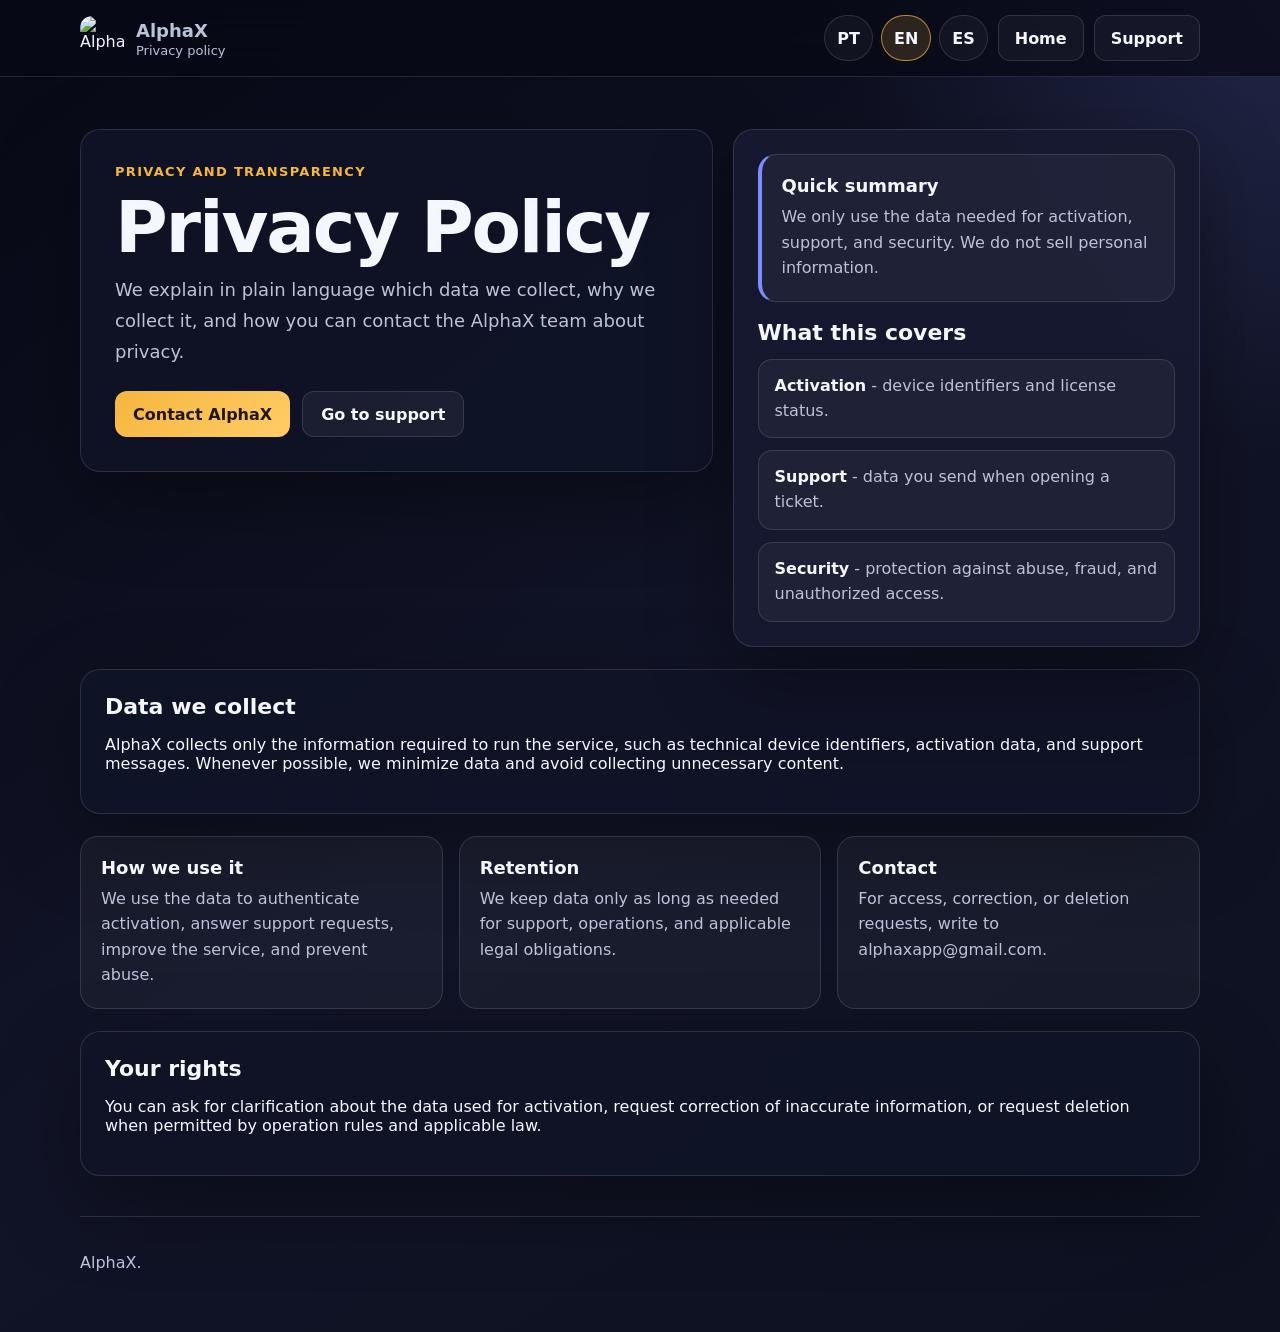
==== privacy/index.html @ 48ff859f "Improve multilingual privacy page" ====
<!doctype html>
<html lang="pt-BR">
  <head>
    <meta charset="utf-8">
    <meta name="viewport" content="width=device-width, initial-scale=1">
    <title>AlphaX | Privacy Policy</title>
    <meta name="description" content="AlphaX privacy policy with multilingual support and clear contact details.">
    <meta name="robots" content="index, follow">
    <link rel="icon" href="/alphax-app/logo.png">
    <style>
      :root {
        color-scheme: dark;
        --bg: #080916;
        --panel: rgba(17, 20, 39, 0.88);
        --panel-2: rgba(23, 26, 48, 0.96);
        --text: #f5f7ff;
        --muted: #bcc2d9;
        --line: rgba(255, 255, 255, 0.12);
        --accent: #f5b63e;
        --accent-2: #7f8cff;
        --shadow: 0 28px 80px rgba(0, 0, 0, 0.35);
        font-family: Inter, ui-sans-serif, system-ui, -apple-system, BlinkMacSystemFont, "Segoe UI", sans-serif;
      }

      * { box-sizing: border-box; }

      body {
        margin: 0;
        min-height: 100vh;
        color: var(--text);
        background:
          radial-gradient(circle at top right, rgba(127, 140, 255, 0.16), transparent 28rem),
          linear-gradient(145deg, #080916 0%, #111427 52%, #0d1120 100%);
      }

      a { color: inherit; }

      .shell {
        width: min(1120px, calc(100% - 32px));
        margin: 0 auto;
      }

      header {
        position: sticky;
        top: 0;
        z-index: 3;
        backdrop-filter: blur(18px);
        background: rgba(8, 9, 22, 0.72);
        border-bottom: 1px solid var(--line);
      }

      .topbar {
        min-height: 76px;
        display: flex;
        align-items: center;
        justify-content: space-between;
        gap: 16px;
      }

      .brand {
        display: flex;
        align-items: center;
        gap: 12px;
        text-decoration: none;
      }

      .brand img {
        width: 44px;
        height: 44px;
        border-radius: 12px;
      }

      .brand strong { display: block; font-size: 18px; }
      .brand span { display: block; margin-top: 2px; color: var(--muted); font-size: 13px; }

      .links {
        display: flex;
        flex-wrap: wrap;
        gap: 10px;
      }

      .lang-switch {
        display: flex;
        flex-wrap: wrap;
        gap: 8px;
      }

      .lang-switch button {
        appearance: none;
        border: 1px solid var(--line);
        background: rgba(255, 255, 255, 0.04);
        color: var(--text);
        min-height: 40px;
        padding: 0 12px;
        border-radius: 999px;
        font: inherit;
        font-weight: 700;
        cursor: pointer;
      }

      .lang-switch button[aria-pressed="true"] {
        border-color: rgba(245, 182, 62, 0.7);
        background: rgba(245, 182, 62, 0.15);
      }

      .links a {
        display: inline-flex;
        align-items: center;
        justify-content: center;
        min-height: 46px;
        padding: 0 16px;
        border-radius: 12px;
        text-decoration: none;
        font-weight: 700;
        border: 1px solid var(--line);
        background: rgba(255, 255, 255, 0.04);
      }

      main { padding: 52px 0 44px; }

      .hero {
        display: grid;
        grid-template-columns: minmax(0, 1.15fr) minmax(300px, 0.85fr);
        gap: 20px;
        align-items: start;
      }

      .panel {
        border: 1px solid var(--line);
        border-radius: 20px;
        background: var(--panel);
        box-shadow: var(--shadow);
      }

      .hero-copy { padding: 34px; }
      .side { padding: 24px; background: var(--panel-2); }

      .eyebrow {
        color: var(--accent);
        font-size: 13px;
        font-weight: 800;
        text-transform: uppercase;
        letter-spacing: 0.1em;
      }

      h1 {
        margin: 14px 0 14px;
        font-size: clamp(40px, 7vw, 72px);
        line-height: 0.95;
        letter-spacing: -0.03em;
      }

      .lead {
        margin: 0;
        color: var(--muted);
        font-size: 18px;
        line-height: 1.7;
      }

      .actions {
        display: flex;
        flex-wrap: wrap;
        gap: 12px;
        margin-top: 24px;
      }

      .button {
        display: inline-flex;
        align-items: center;
        justify-content: center;
        min-height: 46px;
        padding: 0 18px;
        border-radius: 12px;
        text-decoration: none;
        font-weight: 700;
      }

      .button.primary {
        background: linear-gradient(135deg, var(--accent), #ffcc66);
        color: #201603;
      }

      .button.secondary {
        border: 1px solid var(--line);
        background: rgba(255, 255, 255, 0.05);
      }

      .section {
        margin-top: 22px;
        padding: 24px;
      }

      .section h2 {
        margin: 0 0 14px;
        font-size: 22px;
      }

      .list {
        display: grid;
        gap: 12px;
        margin: 0;
        padding: 0;
        list-style: none;
      }

      .list li {
        padding: 14px 16px;
        border: 1px solid var(--line);
        border-radius: 14px;
        background: rgba(255, 255, 255, 0.04);
        color: var(--muted);
        line-height: 1.55;
      }

      .list strong { color: var(--text); }

      .grid {
        display: grid;
        grid-template-columns: repeat(3, minmax(0, 1fr));
        gap: 16px;
        margin-top: 22px;
      }

      .card {
        padding: 20px;
        border: 1px solid var(--line);
        border-radius: 18px;
        background: rgba(255, 255, 255, 0.04);
      }

      .card h3 {
        margin: 0 0 8px;
        font-size: 18px;
      }

      .card p {
        margin: 0;
        color: var(--muted);
        line-height: 1.6;
      }

      .note {
        border-left: 4px solid var(--accent-2);
      }

      .footer {
        margin-top: 40px;
        padding-top: 20px;
        border-top: 1px solid var(--line);
        color: var(--muted);
      }

      .footer a {
        color: var(--text);
        text-decoration: none;
      }

      @media (max-width: 900px) {
        .hero, .grid { grid-template-columns: 1fr; }
        .topbar { align-items: flex-start; flex-direction: column; padding: 16px 0; }
      }

      @media (max-width: 640px) {
        main { padding-top: 32px; }
        .hero-copy { padding: 24px; }
        .side, .section { padding: 20px; }
        h1 { font-size: clamp(34px, 12vw, 52px); }
      }
    </style>
  </head>
  <body>
    <header>
      <div class="shell topbar">
        <a class="brand" href="/alphax-app/" aria-label="AlphaX Home">
          <img src="/alphax-app/logo.png" alt="AlphaX">
          <span>
            <strong>AlphaX</strong>
            <span data-i18n="brandTag">Política de privacidade</span>
          </span>
        </a>

        <div class="links">
          <div class="lang-switch" aria-label="Language selector">
            <button type="button" data-lang="pt-BR">PT</button>
            <button type="button" data-lang="en">EN</button>
            <button type="button" data-lang="es">ES</button>
          </div>
          <a href="/alphax-app/" data-i18n="homeLink">Início</a>
          <a href="/alphax-app/support/" data-i18n="supportLink">Support</a>
        </div>
      </div>
    </header>

    <main class="shell">
      <section class="hero">
        <div class="panel hero-copy">
          <div class="eyebrow" data-i18n="eyebrow">Privacidade e transparência</div>
          <h1 data-i18n="title">Política de Privacidade</h1>
          <p class="lead" data-i18n="lead">Explicamos de forma direta quais dados coletamos, por que coletamos e como você pode falar com a equipe da AlphaX sobre privacidade.</p>

          <div class="actions">
            <a class="button primary" href="mailto:alphaxapp@gmail.com" data-i18n="contactButton">Falar com a AlphaX</a>
            <a class="button secondary" href="/alphax-app/support/" data-i18n="supportButton">Ir para suporte</a>
          </div>
        </div>

        <aside class="panel side">
          <div class="card note">
            <h3 data-i18n="summaryTitle">Resumo rápido</h3>
            <p data-i18n="summaryText">Usamos apenas os dados necessários para ativação, suporte e segurança. Não vendemos informações pessoais.</p>
          </div>

          <div class="section" style="padding: 0; margin-top: 18px;">
            <h2 data-i18n="detailsTitle">O que isso cobre</h2>
            <ul class="list">
              <li><strong data-i18n="item1Title">Ativação</strong> <span data-i18n="item1Text">- identificadores do dispositivo e estado de licença.</span></li>
              <li><strong data-i18n="item2Title">Suporte</strong> <span data-i18n="item2Text">- dados enviados quando você abre um chamado.</span></li>
              <li><strong data-i18n="item3Title">Segurança</strong> <span data-i18n="item3Text">- proteção contra abuso, fraude e acesso indevido.</span></li>
            </ul>
          </div>
        </aside>
      </section>

      <section class="panel section">
        <h2 data-i18n="section1Title">Dados que coletamos</h2>
        <p data-i18n="section1Text">A AlphaX coleta apenas as informações necessárias para operar o serviço, como identificadores técnicos do dispositivo, dados de ativação e mensagens enviadas ao suporte. Sempre que possível, minimizamos os dados e evitamos coletar conteúdo desnecessário.</p>
      </section>

      <section class="grid">
        <article class="card">
          <h3 data-i18n="card1Title">Como usamos</h3>
          <p data-i18n="card1Text">Usamos os dados para autenticar a ativação, responder solicitações de suporte, melhorar o serviço e prevenir abuso.</p>
        </article>
        <article class="card">
          <h3 data-i18n="card2Title">Retenção</h3>
          <p data-i18n="card2Text">Guardamos dados apenas pelo tempo necessário para cumprir suporte, operação e obrigações legais aplicáveis.</p>
        </article>
        <article class="card">
          <h3 data-i18n="card3Title">Contato</h3>
          <p data-i18n="card3Text">Para solicitações de acesso, correção ou exclusão, escreva para alphaxapp@gmail.com.</p>
        </article>
      </section>

      <section class="panel section">
        <h2 data-i18n="section2Title">Seus direitos</h2>
        <p data-i18n="section2Text">Você pode pedir esclarecimentos sobre os dados usados na ativação, solicitar correção de informações incorretas ou pedir a remoção quando isso for permitido pelas regras de operação e pela lei aplicável.</p>
      </section>

      <footer class="footer">
        <p data-i18n="footerText">AlphaX. <a href="/alphax-app/">Início</a> · <a href="/alphax-app/support/">Support</a> · <a href="mailto:alphaxapp@gmail.com">alphaxapp@gmail.com</a></p>
      </footer>
    </main>

    <script>
      const translations = {
        "pt-BR": {
          brandTag: "Política de privacidade",
          eyebrow: "Privacidade e transparência",
          title: "Política de Privacidade",
          lead: "Explicamos de forma direta quais dados coletamos, por que coletamos e como você pode falar com a equipe da AlphaX sobre privacidade.",
          contactButton: "Falar com a AlphaX",
          supportButton: "Ir para suporte",
          summaryTitle: "Resumo rápido",
          summaryText: "Usamos apenas os dados necessários para ativação, suporte e segurança. Não vendemos informações pessoais.",
          detailsTitle: "O que isso cobre",
          item1Title: "Ativação",
          item1Text: "- identificadores do dispositivo e estado de licença.",
          item2Title: "Suporte",
          item2Text: "- dados enviados quando você abre um chamado.",
          item3Title: "Segurança",
          item3Text: "- proteção contra abuso, fraude e acesso indevido.",
          section1Title: "Dados que coletamos",
          section1Text: "A AlphaX coleta apenas as informações necessárias para operar o serviço, como identificadores técnicos do dispositivo, dados de ativação e mensagens enviadas ao suporte. Sempre que possível, minimizamos os dados e evitamos coletar conteúdo desnecessário.",
          card1Title: "Como usamos",
          card1Text: "Usamos os dados para autenticar a ativação, responder solicitações de suporte, melhorar o serviço e prevenir abuso.",
          card2Title: "Retenção",
          card2Text: "Guardamos dados apenas pelo tempo necessário para cumprir suporte, operação e obrigações legais aplicáveis.",
          card3Title: "Contato",
          card3Text: "Para solicitações de acesso, correção ou exclusão, escreva para alphaxapp@gmail.com.",
          section2Title: "Seus direitos",
          section2Text: "Você pode pedir esclarecimentos sobre os dados usados na ativação, solicitar correção de informações incorretas ou pedir a remoção quando isso for permitido pelas regras de operação e pela lei aplicável.",
          homeLink: "Início",
          supportLink: "Support",
          footerText: "AlphaX."
        },
        en: {
          brandTag: "Privacy policy",
          eyebrow: "Privacy and transparency",
          title: "Privacy Policy",
          lead: "We explain in plain language which data we collect, why we collect it, and how you can contact the AlphaX team about privacy.",
          contactButton: "Contact AlphaX",
          supportButton: "Go to support",
          summaryTitle: "Quick summary",
          summaryText: "We only use the data needed for activation, support, and security. We do not sell personal information.",
          detailsTitle: "What this covers",
          item1Title: "Activation",
          item1Text: "- device identifiers and license status.",
          item2Title: "Support",
          item2Text: "- data you send when opening a ticket.",
          item3Title: "Security",
          item3Text: "- protection against abuse, fraud, and unauthorized access.",
          section1Title: "Data we collect",
          section1Text: "AlphaX collects only the information required to run the service, such as technical device identifiers, activation data, and support messages. Whenever possible, we minimize data and avoid collecting unnecessary content.",
          card1Title: "How we use it",
          card1Text: "We use the data to authenticate activation, answer support requests, improve the service, and prevent abuse.",
          card2Title: "Retention",
          card2Text: "We keep data only as long as needed for support, operations, and applicable legal obligations.",
          card3Title: "Contact",
          card3Text: "For access, correction, or deletion requests, write to alphaxapp@gmail.com.",
          section2Title: "Your rights",
          section2Text: "You can ask for clarification about the data used for activation, request correction of inaccurate information, or request deletion when permitted by operation rules and applicable law.",
          homeLink: "Home",
          supportLink: "Support",
          footerText: "AlphaX."
        },
        es: {
          brandTag: "Política de privacidad",
          eyebrow: "Privacidad y transparencia",
          title: "Política de Privacidad",
          lead: "Explicamos en lenguaje claro qué datos recopilamos, por qué los recopilamos y cómo puedes contactar al equipo de AlphaX sobre privacidad.",
          contactButton: "Contactar AlphaX",
          supportButton: "Ir al soporte",
          summaryTitle: "Resumen rápido",
          summaryText: "Solo usamos los datos necesarios para activación, soporte y seguridad. No vendemos información personal.",
          detailsTitle: "Qué cubre",
          item1Title: "Activación",
          item1Text: "- identificadores del dispositivo y estado de licencia.",
          item2Title: "Soporte",
          item2Text: "- datos que envías al abrir un caso.",
          item3Title: "Seguridad",
          item3Text: "- protección contra abuso, fraude y acceso no autorizado.",
          section1Title: "Datos que recopilamos",
          section1Text: "AlphaX recopila solo la información necesaria para operar el servicio, como identificadores técnicos del dispositivo, datos de activación y mensajes enviados al soporte. Siempre que es posible, minimizamos los datos y evitamos recopilar contenido innecesario.",
          card1Title: "Cómo los usamos",
          card1Text: "Usamos los datos para autenticar la activación, responder solicitudes de soporte, mejorar el servicio y prevenir abusos.",
          card2Title: "Retención",
          card2Text: "Guardamos los datos solo durante el tiempo necesario para soporte, operación y obligaciones legales aplicables.",
          card3Title: "Contacto",
          card3Text: "Para solicitudes de acceso, corrección o eliminación, escribe a alphaxapp@gmail.com.",
          section2Title: "Tus derechos",
          section2Text: "Puedes pedir aclaraciones sobre los datos usados en la activación, solicitar corrección de información incorrecta o pedir eliminación cuando lo permitan las reglas de operación y la ley aplicable.",
          homeLink: "Inicio",
          supportLink: "Support",
          footerText: "AlphaX."
        }
      };

      const supportedLanguages = ["pt-BR", "en", "es"];
      const preferredLanguage = (() => {
        const saved = localStorage.getItem("alphax-language");
        if (saved && supportedLanguages.includes(saved)) {
          return saved;
        }
        const browser = navigator.language || "pt-BR";
        if (browser.toLowerCase().startsWith("pt")) return "pt-BR";
        if (browser.toLowerCase().startsWith("es")) return "es";
        return "en";
      })();

      function setLanguage(language) {
        const dictionary = translations[language] || translations["pt-BR"];
        document.documentElement.lang = language;
        document.title = language === "en" ? "AlphaX | Privacy Policy" : language === "es" ? "AlphaX | Política de Privacidad" : "AlphaX | Política de Privacidade";

        document.querySelectorAll("[data-i18n]").forEach((element) => {
          const key = element.getAttribute("data-i18n");
          if (dictionary[key]) {
            element.innerHTML = dictionary[key];
          }
        });

        document.querySelectorAll(".lang-switch button").forEach((button) => {
          button.setAttribute("aria-pressed", button.dataset.lang === language ? "true" : "false");
        });

        localStorage.setItem("alphax-language", language);
      }

      document.querySelectorAll(".lang-switch button").forEach((button) => {
        button.addEventListener("click", () => setLanguage(button.dataset.lang));
      });

      setLanguage(preferredLanguage);
    </script>
  </body>
</html>
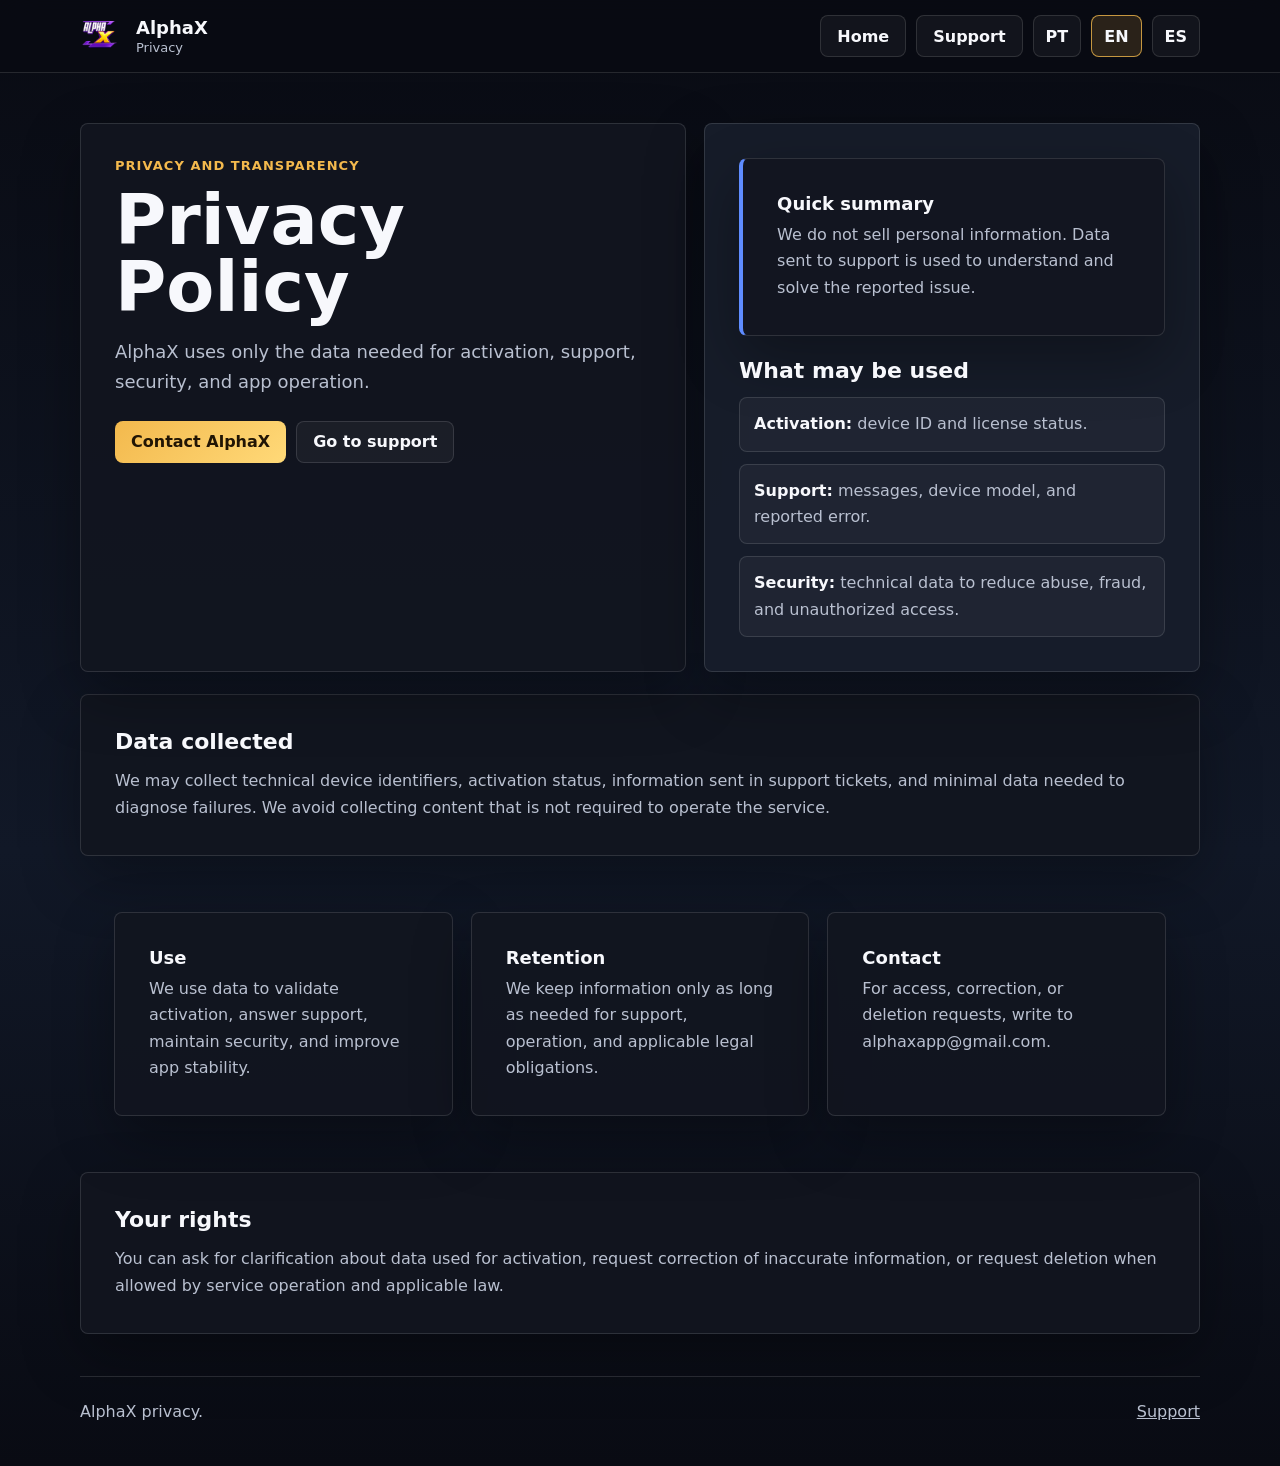
==== commit a0cc9c8e: "Polish AlphaX site for production" ====
--- a/privacy/index.html
+++ b/privacy/index.html
@@ -3,22 +3,23 @@
   <head>
     <meta charset="utf-8">
     <meta name="viewport" content="width=device-width, initial-scale=1">
-    <title>AlphaX | Privacy Policy</title>
-    <meta name="description" content="AlphaX privacy policy with multilingual support and clear contact details.">
+    <title>AlphaX | Política de Privacidade</title>
+    <meta name="description" content="Política de Privacidade da AlphaX com explicação objetiva sobre dados de ativação, suporte, segurança e contato.">
     <meta name="robots" content="index, follow">
-    <link rel="icon" href="/alphax-app/logo.png">
+    <meta name="theme-color" content="#090b13">
+    <link rel="icon" href="../logo.png">
     <style>
       :root {
         color-scheme: dark;
-        --bg: #080916;
-        --panel: rgba(17, 20, 39, 0.88);
-        --panel-2: rgba(23, 26, 48, 0.96);
-        --text: #f5f7ff;
-        --muted: #bcc2d9;
+        --bg: #090b13;
+        --surface: rgba(18, 22, 32, 0.9);
+        --surface-strong: rgba(23, 29, 43, 0.97);
+        --text: #f7f8fc;
+        --muted: #b9c0d0;
         --line: rgba(255, 255, 255, 0.12);
-        --accent: #f5b63e;
-        --accent-2: #7f8cff;
-        --shadow: 0 28px 80px rgba(0, 0, 0, 0.35);
+        --gold: #f3b94d;
+        --blue: #5f8cff;
+        --shadow: 0 22px 60px rgba(0, 0, 0, 0.32);
         font-family: Inter, ui-sans-serif, system-ui, -apple-system, BlinkMacSystemFont, "Segoe UI", sans-serif;
       }
 
@@ -28,172 +29,141 @@
         margin: 0;
         min-height: 100vh;
         color: var(--text);
-        background:
-          radial-gradient(circle at top right, rgba(127, 140, 255, 0.16), transparent 28rem),
-          linear-gradient(145deg, #080916 0%, #111427 52%, #0d1120 100%);
+        background: linear-gradient(180deg, #090b13 0%, #111827 58%, #090b13 100%);
       }
 
       a { color: inherit; }
-
-      .shell {
-        width: min(1120px, calc(100% - 32px));
-        margin: 0 auto;
-      }
+      .shell { width: min(1120px, calc(100% - 32px)); margin: 0 auto; }
 
       header {
         position: sticky;
         top: 0;
-        z-index: 3;
+        z-index: 5;
+        border-bottom: 1px solid var(--line);
+        background: rgba(9, 11, 19, 0.84);
         backdrop-filter: blur(18px);
-        background: rgba(8, 9, 22, 0.72);
-        border-bottom: 1px solid var(--line);
-      }
-
-      .topbar {
-        min-height: 76px;
+      }
+
+      .topbar,
+      .brand,
+      .links,
+      .lang-switch,
+      .actions {
         display: flex;
         align-items: center;
+      }
+
+      .topbar {
+        min-height: 72px;
         justify-content: space-between;
-        gap: 16px;
-      }
-
-      .brand {
-        display: flex;
-        align-items: center;
-        gap: 12px;
-        text-decoration: none;
-      }
-
-      .brand img {
-        width: 44px;
-        height: 44px;
-        border-radius: 12px;
-      }
-
+        gap: 18px;
+      }
+
+      .brand { gap: 12px; text-decoration: none; }
+      .brand img { width: 44px; height: 44px; border-radius: 8px; }
       .brand strong { display: block; font-size: 18px; }
-      .brand span { display: block; margin-top: 2px; color: var(--muted); font-size: 13px; }
-
-      .links {
-        display: flex;
+      .brand span span { display: block; color: var(--muted); font-size: 13px; margin-top: 2px; }
+
+      .links,
+      .lang-switch,
+      .actions {
         flex-wrap: wrap;
         gap: 10px;
       }
 
-      .lang-switch {
-        display: flex;
-        flex-wrap: wrap;
-        gap: 8px;
-      }
-
+      .links a,
+      .button,
       .lang-switch button {
-        appearance: none;
-        border: 1px solid var(--line);
-        background: rgba(255, 255, 255, 0.04);
-        color: var(--text);
-        min-height: 40px;
-        padding: 0 12px;
-        border-radius: 999px;
+        min-height: 42px;
+        border-radius: 8px;
         font: inherit;
-        font-weight: 700;
-        cursor: pointer;
-      }
-
-      .lang-switch button[aria-pressed="true"] {
-        border-color: rgba(245, 182, 62, 0.7);
-        background: rgba(245, 182, 62, 0.15);
-      }
-
-      .links a {
-        display: inline-flex;
-        align-items: center;
-        justify-content: center;
-        min-height: 46px;
-        padding: 0 16px;
-        border-radius: 12px;
-        text-decoration: none;
-        font-weight: 700;
-        border: 1px solid var(--line);
-        background: rgba(255, 255, 255, 0.04);
-      }
-
-      main { padding: 52px 0 44px; }
-
-      .hero {
-        display: grid;
-        grid-template-columns: minmax(0, 1.15fr) minmax(300px, 0.85fr);
-        gap: 20px;
-        align-items: start;
-      }
-
-      .panel {
-        border: 1px solid var(--line);
-        border-radius: 20px;
-        background: var(--panel);
-        box-shadow: var(--shadow);
-      }
-
-      .hero-copy { padding: 34px; }
-      .side { padding: 24px; background: var(--panel-2); }
-
-      .eyebrow {
-        color: var(--accent);
-        font-size: 13px;
-        font-weight: 800;
-        text-transform: uppercase;
-        letter-spacing: 0.1em;
-      }
-
-      h1 {
-        margin: 14px 0 14px;
-        font-size: clamp(40px, 7vw, 72px);
-        line-height: 0.95;
-        letter-spacing: -0.03em;
-      }
-
-      .lead {
-        margin: 0;
-        color: var(--muted);
-        font-size: 18px;
-        line-height: 1.7;
-      }
-
-      .actions {
-        display: flex;
-        flex-wrap: wrap;
-        gap: 12px;
-        margin-top: 24px;
-      }
-
+        font-weight: 750;
+      }
+
+      .links a,
       .button {
         display: inline-flex;
         align-items: center;
         justify-content: center;
-        min-height: 46px;
-        padding: 0 18px;
-        border-radius: 12px;
+        padding: 0 16px;
         text-decoration: none;
-        font-weight: 700;
-      }
+      }
+
+      .links a,
+      .button.secondary,
+      .lang-switch button {
+        border: 1px solid var(--line);
+        background: rgba(255, 255, 255, 0.045);
+        color: var(--text);
+      }
+
+      .lang-switch button { cursor: pointer; padding: 0 12px; }
+      .lang-switch button[aria-pressed="true"] { border-color: rgba(243, 185, 77, 0.78); background: rgba(243, 185, 77, 0.14); }
 
       .button.primary {
-        background: linear-gradient(135deg, var(--accent), #ffcc66);
-        color: #201603;
-      }
-
-      .button.secondary {
+        border: 0;
+        background: linear-gradient(135deg, var(--gold), #ffd978);
+        color: #211504;
+      }
+
+      main { padding: 50px 0 40px; }
+
+      .hero,
+      .grid {
+        display: grid;
+        gap: 18px;
+      }
+
+      .hero { grid-template-columns: minmax(0, 1.1fr) minmax(300px, 0.9fr); }
+      .grid { grid-template-columns: repeat(3, minmax(0, 1fr)); }
+
+      .panel,
+      .card {
         border: 1px solid var(--line);
-        background: rgba(255, 255, 255, 0.05);
-      }
-
-      .section {
-        margin-top: 22px;
-        padding: 24px;
-      }
-
-      .section h2 {
-        margin: 0 0 14px;
-        font-size: 22px;
-      }
+        border-radius: 8px;
+        background: var(--surface);
+        box-shadow: var(--shadow);
+      }
+
+      .hero-copy,
+      .side,
+      .section,
+      .card {
+        padding: clamp(22px, 3vw, 34px);
+      }
+
+      .side { background: var(--surface-strong); }
+
+      .eyebrow {
+        color: var(--gold);
+        font-size: 13px;
+        font-weight: 850;
+        text-transform: uppercase;
+        letter-spacing: 0.08em;
+      }
+
+      h1 {
+        margin: 14px 0 16px;
+        font-size: clamp(40px, 7vw, 70px);
+        line-height: 0.96;
+        letter-spacing: 0;
+      }
+
+      h2 { margin: 0 0 14px; font-size: 22px; }
+      h3 { margin: 0 0 8px; font-size: 18px; }
+      p { margin: 0; }
+
+      .lead,
+      .card p,
+      .list li,
+      .section p,
+      .footer {
+        color: var(--muted);
+        line-height: 1.65;
+      }
+
+      .lead { font-size: 18px; }
+      .actions { margin-top: 24px; }
 
       .list {
         display: grid;
@@ -204,90 +174,66 @@
       }
 
       .list li {
-        padding: 14px 16px;
+        padding: 13px 14px;
         border: 1px solid var(--line);
-        border-radius: 14px;
+        border-radius: 8px;
         background: rgba(255, 255, 255, 0.04);
-        color: var(--muted);
-        line-height: 1.55;
       }
 
       .list strong { color: var(--text); }
-
-      .grid {
-        display: grid;
-        grid-template-columns: repeat(3, minmax(0, 1fr));
-        gap: 16px;
-        margin-top: 22px;
-      }
-
-      .card {
-        padding: 20px;
-        border: 1px solid var(--line);
-        border-radius: 18px;
-        background: rgba(255, 255, 255, 0.04);
-      }
-
-      .card h3 {
-        margin: 0 0 8px;
-        font-size: 18px;
-      }
-
-      .card p {
-        margin: 0;
-        color: var(--muted);
-        line-height: 1.6;
-      }
-
-      .note {
-        border-left: 4px solid var(--accent-2);
-      }
+      .section { margin-top: 22px; }
+      .note { border-left: 4px solid var(--blue); }
 
       .footer {
-        margin-top: 40px;
-        padding-top: 20px;
+        display: flex;
+        flex-wrap: wrap;
+        justify-content: space-between;
+        gap: 12px;
+        margin-top: 42px;
+        padding-top: 22px;
         border-top: 1px solid var(--line);
-        color: var(--muted);
-      }
-
-      .footer a {
-        color: var(--text);
-        text-decoration: none;
-      }
-
-      @media (max-width: 900px) {
-        .hero, .grid { grid-template-columns: 1fr; }
-        .topbar { align-items: flex-start; flex-direction: column; padding: 16px 0; }
-      }
-
-      @media (max-width: 640px) {
+      }
+
+      @media (max-width: 880px) {
+        .topbar,
+        .hero,
+        .grid {
+          display: grid;
+          grid-template-columns: 1fr;
+        }
+
+        .topbar { padding: 14px 0; }
         main { padding-top: 32px; }
-        .hero-copy { padding: 24px; }
-        .side, .section { padding: 20px; }
-        h1 { font-size: clamp(34px, 12vw, 52px); }
+      }
+
+      @media (max-width: 520px) {
+        .shell { width: min(100% - 24px, 1120px); }
+        .links a,
+        .button { width: 100%; }
+        .links,
+        .actions { align-items: stretch; }
       }
     </style>
   </head>
   <body>
     <header>
       <div class="shell topbar">
-        <a class="brand" href="/alphax-app/" aria-label="AlphaX Home">
-          <img src="/alphax-app/logo.png" alt="AlphaX">
+        <a class="brand" href="../" aria-label="AlphaX">
+          <img src="../logo.png" alt="AlphaX">
           <span>
             <strong>AlphaX</strong>
-            <span data-i18n="brandTag">Política de privacidade</span>
+            <span data-i18n="brandTag">Privacidade</span>
           </span>
         </a>
-
-        <div class="links">
-          <div class="lang-switch" aria-label="Language selector">
-            <button type="button" data-lang="pt-BR">PT</button>
-            <button type="button" data-lang="en">EN</button>
-            <button type="button" data-lang="es">ES</button>
+        <nav class="links" aria-label="Navegação">
+          <a href="../" data-i18n="homeLink">Início</a>
+          <a href="../support/" data-i18n="supportLink">Suporte</a>
+          <div class="lang-switch" aria-label="Selecionar idioma">
+            <button type="button" data-lang-button="pt-BR" aria-pressed="true">PT</button>
+            <button type="button" data-lang-button="en" aria-pressed="false">EN</button>
+            <button type="button" data-lang-button="es" aria-pressed="false">ES</button>
           </div>
-          <a href="/alphax-app/" data-i18n="homeLink">Início</a>
-          <a href="/alphax-app/support/" data-i18n="supportLink">Support</a>
-        </div>
+        </nav>
       </div>
     </header>
 
@@ -296,191 +242,186 @@
         <div class="panel hero-copy">
           <div class="eyebrow" data-i18n="eyebrow">Privacidade e transparência</div>
           <h1 data-i18n="title">Política de Privacidade</h1>
-          <p class="lead" data-i18n="lead">Explicamos de forma direta quais dados coletamos, por que coletamos e como você pode falar com a equipe da AlphaX sobre privacidade.</p>
-
+          <p class="lead" data-i18n="lead">A AlphaX usa apenas os dados necessários para ativação, suporte, segurança e funcionamento do aplicativo.</p>
           <div class="actions">
             <a class="button primary" href="mailto:alphaxapp@gmail.com" data-i18n="contactButton">Falar com a AlphaX</a>
-            <a class="button secondary" href="/alphax-app/support/" data-i18n="supportButton">Ir para suporte</a>
+            <a class="button secondary" href="../support/" data-i18n="supportButton">Ir para suporte</a>
           </div>
         </div>
 
         <aside class="panel side">
           <div class="card note">
             <h3 data-i18n="summaryTitle">Resumo rápido</h3>
-            <p data-i18n="summaryText">Usamos apenas os dados necessários para ativação, suporte e segurança. Não vendemos informações pessoais.</p>
+            <p data-i18n="summaryText">Não vendemos informações pessoais. Os dados enviados ao suporte são usados para entender e resolver o problema informado.</p>
           </div>
-
-          <div class="section" style="padding: 0; margin-top: 18px;">
-            <h2 data-i18n="detailsTitle">O que isso cobre</h2>
+          <div class="section" style="padding: 0;">
+            <h2 data-i18n="detailsTitle">O que pode ser usado</h2>
             <ul class="list">
-              <li><strong data-i18n="item1Title">Ativação</strong> <span data-i18n="item1Text">- identificadores do dispositivo e estado de licença.</span></li>
-              <li><strong data-i18n="item2Title">Suporte</strong> <span data-i18n="item2Text">- dados enviados quando você abre um chamado.</span></li>
-              <li><strong data-i18n="item3Title">Segurança</strong> <span data-i18n="item3Text">- proteção contra abuso, fraude e acesso indevido.</span></li>
+              <li><strong data-i18n="item1Title">Ativação:</strong> <span data-i18n="item1Text">ID do dispositivo e estado da licença.</span></li>
+              <li><strong data-i18n="item2Title">Suporte:</strong> <span data-i18n="item2Text">mensagens, modelo do aparelho e erro informado.</span></li>
+              <li><strong data-i18n="item3Title">Segurança:</strong> <span data-i18n="item3Text">dados técnicos para reduzir abuso, fraude e acesso indevido.</span></li>
             </ul>
           </div>
         </aside>
       </section>
 
       <section class="panel section">
-        <h2 data-i18n="section1Title">Dados que coletamos</h2>
-        <p data-i18n="section1Text">A AlphaX coleta apenas as informações necessárias para operar o serviço, como identificadores técnicos do dispositivo, dados de ativação e mensagens enviadas ao suporte. Sempre que possível, minimizamos os dados e evitamos coletar conteúdo desnecessário.</p>
+        <h2 data-i18n="section1Title">Dados coletados</h2>
+        <p data-i18n="section1Text">Podemos coletar identificadores técnicos do aparelho, status de ativação, informações enviadas em chamados de suporte e dados mínimos necessários para diagnosticar falhas. Evitamos coletar conteúdo que não seja necessário para operar o serviço.</p>
       </section>
 
-      <section class="grid">
+      <section class="grid section">
         <article class="card">
-          <h3 data-i18n="card1Title">Como usamos</h3>
-          <p data-i18n="card1Text">Usamos os dados para autenticar a ativação, responder solicitações de suporte, melhorar o serviço e prevenir abuso.</p>
+          <h3 data-i18n="card1Title">Uso</h3>
+          <p data-i18n="card1Text">Usamos dados para validar ativação, responder suporte, manter segurança e melhorar a estabilidade do aplicativo.</p>
         </article>
         <article class="card">
           <h3 data-i18n="card2Title">Retenção</h3>
-          <p data-i18n="card2Text">Guardamos dados apenas pelo tempo necessário para cumprir suporte, operação e obrigações legais aplicáveis.</p>
+          <p data-i18n="card2Text">Mantemos informações apenas pelo tempo necessário para suporte, operação e obrigações legais aplicáveis.</p>
         </article>
         <article class="card">
           <h3 data-i18n="card3Title">Contato</h3>
-          <p data-i18n="card3Text">Para solicitações de acesso, correção ou exclusão, escreva para alphaxapp@gmail.com.</p>
+          <p data-i18n="card3Text">Para solicitar acesso, correção ou exclusão, escreva para alphaxapp@gmail.com.</p>
         </article>
       </section>
 
       <section class="panel section">
         <h2 data-i18n="section2Title">Seus direitos</h2>
-        <p data-i18n="section2Text">Você pode pedir esclarecimentos sobre os dados usados na ativação, solicitar correção de informações incorretas ou pedir a remoção quando isso for permitido pelas regras de operação e pela lei aplicável.</p>
+        <p data-i18n="section2Text">Você pode pedir esclarecimentos sobre dados usados na ativação, solicitar correção de informações incorretas ou pedir remoção quando isso for permitido pela operação do serviço e pela lei aplicável.</p>
       </section>
 
       <footer class="footer">
-        <p data-i18n="footerText">AlphaX. <a href="/alphax-app/">Início</a> · <a href="/alphax-app/support/">Support</a> · <a href="mailto:alphaxapp@gmail.com">alphaxapp@gmail.com</a></p>
+        <span data-i18n="footerText">AlphaX privacidade.</span>
+        <a href="../support/" data-i18n="supportFooter">Suporte</a>
       </footer>
     </main>
 
     <script>
       const translations = {
         "pt-BR": {
-          brandTag: "Política de privacidade",
+          brandTag: "Privacidade",
           eyebrow: "Privacidade e transparência",
           title: "Política de Privacidade",
-          lead: "Explicamos de forma direta quais dados coletamos, por que coletamos e como você pode falar com a equipe da AlphaX sobre privacidade.",
+          lead: "A AlphaX usa apenas os dados necessários para ativação, suporte, segurança e funcionamento do aplicativo.",
           contactButton: "Falar com a AlphaX",
           supportButton: "Ir para suporte",
           summaryTitle: "Resumo rápido",
-          summaryText: "Usamos apenas os dados necessários para ativação, suporte e segurança. Não vendemos informações pessoais.",
-          detailsTitle: "O que isso cobre",
-          item1Title: "Ativação",
-          item1Text: "- identificadores do dispositivo e estado de licença.",
-          item2Title: "Suporte",
-          item2Text: "- dados enviados quando você abre um chamado.",
-          item3Title: "Segurança",
-          item3Text: "- proteção contra abuso, fraude e acesso indevido.",
-          section1Title: "Dados que coletamos",
-          section1Text: "A AlphaX coleta apenas as informações necessárias para operar o serviço, como identificadores técnicos do dispositivo, dados de ativação e mensagens enviadas ao suporte. Sempre que possível, minimizamos os dados e evitamos coletar conteúdo desnecessário.",
-          card1Title: "Como usamos",
-          card1Text: "Usamos os dados para autenticar a ativação, responder solicitações de suporte, melhorar o serviço e prevenir abuso.",
+          summaryText: "Não vendemos informações pessoais. Os dados enviados ao suporte são usados para entender e resolver o problema informado.",
+          detailsTitle: "O que pode ser usado",
+          item1Title: "Ativação:",
+          item1Text: "ID do dispositivo e estado da licença.",
+          item2Title: "Suporte:",
+          item2Text: "mensagens, modelo do aparelho e erro informado.",
+          item3Title: "Segurança:",
+          item3Text: "dados técnicos para reduzir abuso, fraude e acesso indevido.",
+          section1Title: "Dados coletados",
+          section1Text: "Podemos coletar identificadores técnicos do aparelho, status de ativação, informações enviadas em chamados de suporte e dados mínimos necessários para diagnosticar falhas. Evitamos coletar conteúdo que não seja necessário para operar o serviço.",
+          card1Title: "Uso",
+          card1Text: "Usamos dados para validar ativação, responder suporte, manter segurança e melhorar a estabilidade do aplicativo.",
           card2Title: "Retenção",
-          card2Text: "Guardamos dados apenas pelo tempo necessário para cumprir suporte, operação e obrigações legais aplicáveis.",
+          card2Text: "Mantemos informações apenas pelo tempo necessário para suporte, operação e obrigações legais aplicáveis.",
           card3Title: "Contato",
-          card3Text: "Para solicitações de acesso, correção ou exclusão, escreva para alphaxapp@gmail.com.",
+          card3Text: "Para solicitar acesso, correção ou exclusão, escreva para alphaxapp@gmail.com.",
           section2Title: "Seus direitos",
-          section2Text: "Você pode pedir esclarecimentos sobre os dados usados na ativação, solicitar correção de informações incorretas ou pedir a remoção quando isso for permitido pelas regras de operação e pela lei aplicável.",
+          section2Text: "Você pode pedir esclarecimentos sobre dados usados na ativação, solicitar correção de informações incorretas ou pedir remoção quando isso for permitido pela operação do serviço e pela lei aplicável.",
           homeLink: "Início",
-          supportLink: "Support",
-          footerText: "AlphaX."
+          supportLink: "Suporte",
+          footerText: "AlphaX privacidade.",
+          supportFooter: "Suporte"
         },
         en: {
-          brandTag: "Privacy policy",
+          brandTag: "Privacy",
           eyebrow: "Privacy and transparency",
           title: "Privacy Policy",
-          lead: "We explain in plain language which data we collect, why we collect it, and how you can contact the AlphaX team about privacy.",
+          lead: "AlphaX uses only the data needed for activation, support, security, and app operation.",
           contactButton: "Contact AlphaX",
           supportButton: "Go to support",
           summaryTitle: "Quick summary",
-          summaryText: "We only use the data needed for activation, support, and security. We do not sell personal information.",
-          detailsTitle: "What this covers",
-          item1Title: "Activation",
-          item1Text: "- device identifiers and license status.",
-          item2Title: "Support",
-          item2Text: "- data you send when opening a ticket.",
-          item3Title: "Security",
-          item3Text: "- protection against abuse, fraud, and unauthorized access.",
-          section1Title: "Data we collect",
-          section1Text: "AlphaX collects only the information required to run the service, such as technical device identifiers, activation data, and support messages. Whenever possible, we minimize data and avoid collecting unnecessary content.",
-          card1Title: "How we use it",
-          card1Text: "We use the data to authenticate activation, answer support requests, improve the service, and prevent abuse.",
+          summaryText: "We do not sell personal information. Data sent to support is used to understand and solve the reported issue.",
+          detailsTitle: "What may be used",
+          item1Title: "Activation:",
+          item1Text: "device ID and license status.",
+          item2Title: "Support:",
+          item2Text: "messages, device model, and reported error.",
+          item3Title: "Security:",
+          item3Text: "technical data to reduce abuse, fraud, and unauthorized access.",
+          section1Title: "Data collected",
+          section1Text: "We may collect technical device identifiers, activation status, information sent in support tickets, and minimal data needed to diagnose failures. We avoid collecting content that is not required to operate the service.",
+          card1Title: "Use",
+          card1Text: "We use data to validate activation, answer support, maintain security, and improve app stability.",
           card2Title: "Retention",
-          card2Text: "We keep data only as long as needed for support, operations, and applicable legal obligations.",
+          card2Text: "We keep information only as long as needed for support, operation, and applicable legal obligations.",
           card3Title: "Contact",
           card3Text: "For access, correction, or deletion requests, write to alphaxapp@gmail.com.",
           section2Title: "Your rights",
-          section2Text: "You can ask for clarification about the data used for activation, request correction of inaccurate information, or request deletion when permitted by operation rules and applicable law.",
+          section2Text: "You can ask for clarification about data used for activation, request correction of inaccurate information, or request deletion when allowed by service operation and applicable law.",
           homeLink: "Home",
           supportLink: "Support",
-          footerText: "AlphaX."
+          footerText: "AlphaX privacy.",
+          supportFooter: "Support"
         },
         es: {
-          brandTag: "Política de privacidad",
+          brandTag: "Privacidad",
           eyebrow: "Privacidad y transparencia",
           title: "Política de Privacidad",
-          lead: "Explicamos en lenguaje claro qué datos recopilamos, por qué los recopilamos y cómo puedes contactar al equipo de AlphaX sobre privacidad.",
+          lead: "AlphaX usa solo los datos necesarios para activación, soporte, seguridad y funcionamiento de la app.",
           contactButton: "Contactar AlphaX",
           supportButton: "Ir al soporte",
           summaryTitle: "Resumen rápido",
-          summaryText: "Solo usamos los datos necesarios para activación, soporte y seguridad. No vendemos información personal.",
-          detailsTitle: "Qué cubre",
-          item1Title: "Activación",
-          item1Text: "- identificadores del dispositivo y estado de licencia.",
-          item2Title: "Soporte",
-          item2Text: "- datos que envías al abrir un caso.",
-          item3Title: "Seguridad",
-          item3Text: "- protección contra abuso, fraude y acceso no autorizado.",
-          section1Title: "Datos que recopilamos",
-          section1Text: "AlphaX recopila solo la información necesaria para operar el servicio, como identificadores técnicos del dispositivo, datos de activación y mensajes enviados al soporte. Siempre que es posible, minimizamos los datos y evitamos recopilar contenido innecesario.",
-          card1Title: "Cómo los usamos",
-          card1Text: "Usamos los datos para autenticar la activación, responder solicitudes de soporte, mejorar el servicio y prevenir abusos.",
+          summaryText: "No vendemos información personal. Los datos enviados al soporte se usan para entender y resolver el problema informado.",
+          detailsTitle: "Qué puede usarse",
+          item1Title: "Activación:",
+          item1Text: "ID del dispositivo y estado de licencia.",
+          item2Title: "Soporte:",
+          item2Text: "mensajes, modelo del dispositivo y error informado.",
+          item3Title: "Seguridad:",
+          item3Text: "datos técnicos para reducir abuso, fraude y acceso no autorizado.",
+          section1Title: "Datos recopilados",
+          section1Text: "Podemos recopilar identificadores técnicos del dispositivo, estado de activación, información enviada en solicitudes de soporte y datos mínimos necesarios para diagnosticar fallos. Evitamos recopilar contenido que no sea necesario para operar el servicio.",
+          card1Title: "Uso",
+          card1Text: "Usamos datos para validar activación, responder soporte, mantener seguridad y mejorar la estabilidad de la app.",
           card2Title: "Retención",
-          card2Text: "Guardamos los datos solo durante el tiempo necesario para soporte, operación y obligaciones legales aplicables.",
+          card2Text: "Mantenemos información solo durante el tiempo necesario para soporte, operación y obligaciones legales aplicables.",
           card3Title: "Contacto",
           card3Text: "Para solicitudes de acceso, corrección o eliminación, escribe a alphaxapp@gmail.com.",
           section2Title: "Tus derechos",
-          section2Text: "Puedes pedir aclaraciones sobre los datos usados en la activación, solicitar corrección de información incorrecta o pedir eliminación cuando lo permitan las reglas de operación y la ley aplicable.",
+          section2Text: "Puedes pedir aclaraciones sobre datos usados en la activación, solicitar corrección de información incorrecta o pedir eliminación cuando lo permita la operación del servicio y la ley aplicable.",
           homeLink: "Inicio",
-          supportLink: "Support",
-          footerText: "AlphaX."
+          supportLink: "Soporte",
+          footerText: "Privacidad AlphaX.",
+          supportFooter: "Soporte"
         }
       };
 
-      const supportedLanguages = ["pt-BR", "en", "es"];
-      const preferredLanguage = (() => {
+      const buttons = document.querySelectorAll("[data-lang-button]");
+
+      function getPreferredLanguage() {
         const saved = localStorage.getItem("alphax-language");
-        if (saved && supportedLanguages.includes(saved)) {
-          return saved;
-        }
-        const browser = navigator.language || "pt-BR";
-        if (browser.toLowerCase().startsWith("pt")) return "pt-BR";
-        if (browser.toLowerCase().startsWith("es")) return "es";
-        return "en";
-      })();
-
-      function setLanguage(language) {
-        const dictionary = translations[language] || translations["pt-BR"];
-        document.documentElement.lang = language;
-        document.title = language === "en" ? "AlphaX | Privacy Policy" : language === "es" ? "AlphaX | Política de Privacidad" : "AlphaX | Política de Privacidade";
-
-        document.querySelectorAll("[data-i18n]").forEach((element) => {
-          const key = element.getAttribute("data-i18n");
-          if (dictionary[key]) {
-            element.innerHTML = dictionary[key];
-          }
+        if (saved && translations[saved]) return saved;
+        const browserLang = (navigator.language || "pt-BR").toLowerCase();
+        if (browserLang.startsWith("en")) return "en";
+        if (browserLang.startsWith("es")) return "es";
+        return "pt-BR";
+      }
+
+      function setLanguage(lang) {
+        const copy = translations[lang] || translations["pt-BR"];
+        document.documentElement.lang = lang;
+        document.title = lang === "en" ? "AlphaX | Privacy Policy" : lang === "es" ? "AlphaX | Política de Privacidad" : "AlphaX | Política de Privacidade";
+        document.querySelectorAll("[data-i18n]").forEach((node) => {
+          node.textContent = copy[node.dataset.i18n] || "";
         });
-
-        document.querySelectorAll(".lang-switch button").forEach((button) => {
-          button.setAttribute("aria-pressed", button.dataset.lang === language ? "true" : "false");
+        buttons.forEach((button) => {
+          button.setAttribute("aria-pressed", String(button.dataset.langButton === lang));
         });
-
-        localStorage.setItem("alphax-language", language);
-      }
-
-      document.querySelectorAll(".lang-switch button").forEach((button) => {
-        button.addEventListener("click", () => setLanguage(button.dataset.lang));
+        localStorage.setItem("alphax-language", lang);
+      }
+
+      buttons.forEach((button) => {
+        button.addEventListener("click", () => setLanguage(button.dataset.langButton));
       });
 
-      setLanguage(preferredLanguage);
+      setLanguage(getPreferredLanguage());
     </script>
   </body>
 </html>
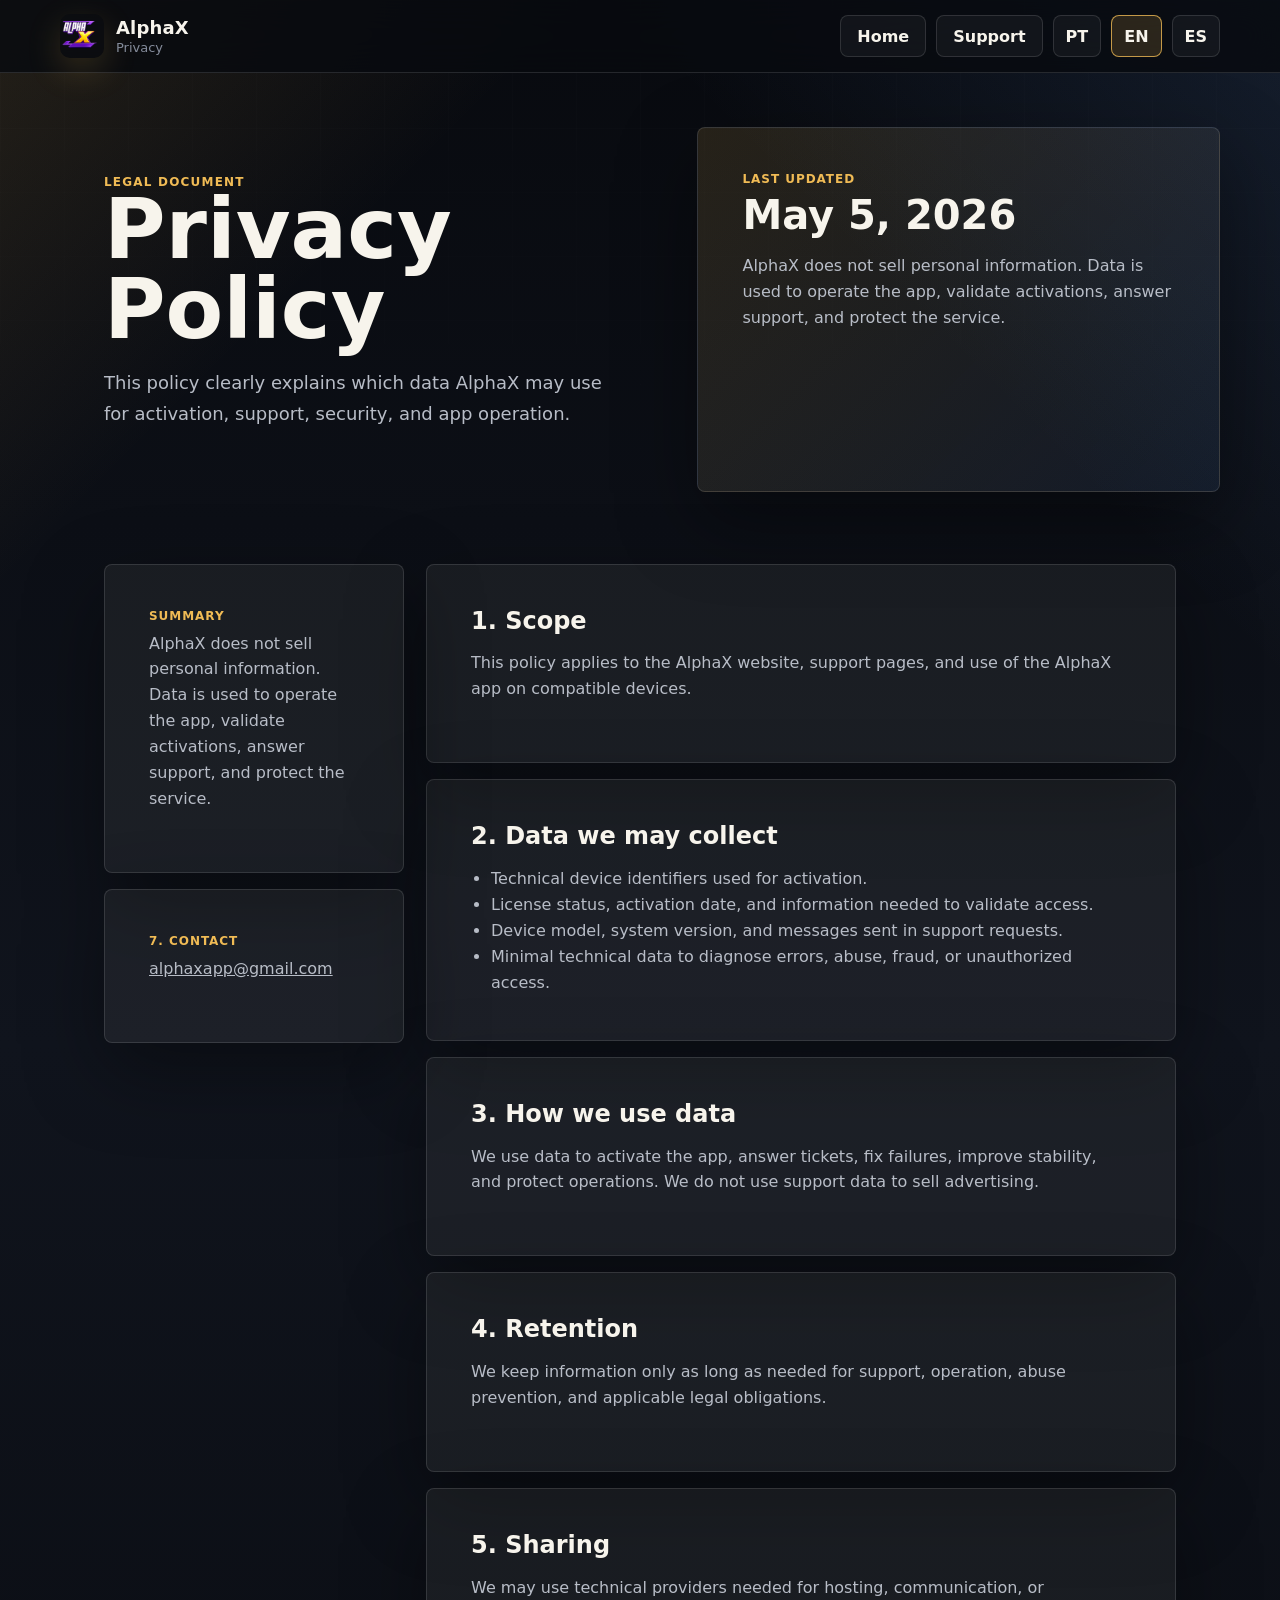
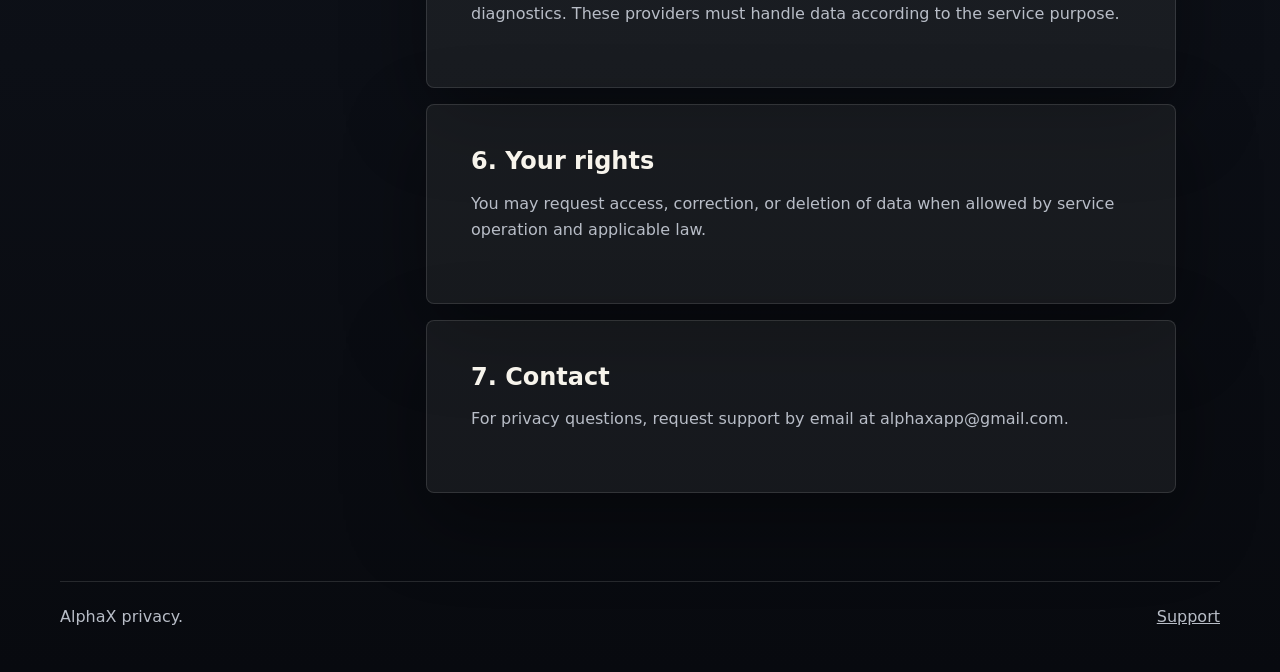
==== commit e903f2f1: "Redesign AlphaX site for Apple review" ====
--- a/privacy/index.html
+++ b/privacy/index.html
@@ -4,231 +4,26 @@
     <meta charset="utf-8">
     <meta name="viewport" content="width=device-width, initial-scale=1">
     <title>AlphaX | Política de Privacidade</title>
-    <meta name="description" content="Política de Privacidade da AlphaX com explicação objetiva sobre dados de ativação, suporte, segurança e contato.">
+    <meta name="description" content="Política de Privacidade da AlphaX sobre dados de ativação, suporte, segurança, retenção, compartilhamento e contato.">
     <meta name="robots" content="index, follow">
-    <meta name="theme-color" content="#090b13">
-    <link rel="icon" href="../logo.png">
-    <style>
-      :root {
-        color-scheme: dark;
-        --bg: #090b13;
-        --surface: rgba(18, 22, 32, 0.9);
-        --surface-strong: rgba(23, 29, 43, 0.97);
-        --text: #f7f8fc;
-        --muted: #b9c0d0;
-        --line: rgba(255, 255, 255, 0.12);
-        --gold: #f3b94d;
-        --blue: #5f8cff;
-        --shadow: 0 22px 60px rgba(0, 0, 0, 0.32);
-        font-family: Inter, ui-sans-serif, system-ui, -apple-system, BlinkMacSystemFont, "Segoe UI", sans-serif;
-      }
-
-      * { box-sizing: border-box; }
-
-      body {
-        margin: 0;
-        min-height: 100vh;
-        color: var(--text);
-        background: linear-gradient(180deg, #090b13 0%, #111827 58%, #090b13 100%);
-      }
-
-      a { color: inherit; }
-      .shell { width: min(1120px, calc(100% - 32px)); margin: 0 auto; }
-
-      header {
-        position: sticky;
-        top: 0;
-        z-index: 5;
-        border-bottom: 1px solid var(--line);
-        background: rgba(9, 11, 19, 0.84);
-        backdrop-filter: blur(18px);
-      }
-
-      .topbar,
-      .brand,
-      .links,
-      .lang-switch,
-      .actions {
-        display: flex;
-        align-items: center;
-      }
-
-      .topbar {
-        min-height: 72px;
-        justify-content: space-between;
-        gap: 18px;
-      }
-
-      .brand { gap: 12px; text-decoration: none; }
-      .brand img { width: 44px; height: 44px; border-radius: 8px; }
-      .brand strong { display: block; font-size: 18px; }
-      .brand span span { display: block; color: var(--muted); font-size: 13px; margin-top: 2px; }
-
-      .links,
-      .lang-switch,
-      .actions {
-        flex-wrap: wrap;
-        gap: 10px;
-      }
-
-      .links a,
-      .button,
-      .lang-switch button {
-        min-height: 42px;
-        border-radius: 8px;
-        font: inherit;
-        font-weight: 750;
-      }
-
-      .links a,
-      .button {
-        display: inline-flex;
-        align-items: center;
-        justify-content: center;
-        padding: 0 16px;
-        text-decoration: none;
-      }
-
-      .links a,
-      .button.secondary,
-      .lang-switch button {
-        border: 1px solid var(--line);
-        background: rgba(255, 255, 255, 0.045);
-        color: var(--text);
-      }
-
-      .lang-switch button { cursor: pointer; padding: 0 12px; }
-      .lang-switch button[aria-pressed="true"] { border-color: rgba(243, 185, 77, 0.78); background: rgba(243, 185, 77, 0.14); }
-
-      .button.primary {
-        border: 0;
-        background: linear-gradient(135deg, var(--gold), #ffd978);
-        color: #211504;
-      }
-
-      main { padding: 50px 0 40px; }
-
-      .hero,
-      .grid {
-        display: grid;
-        gap: 18px;
-      }
-
-      .hero { grid-template-columns: minmax(0, 1.1fr) minmax(300px, 0.9fr); }
-      .grid { grid-template-columns: repeat(3, minmax(0, 1fr)); }
-
-      .panel,
-      .card {
-        border: 1px solid var(--line);
-        border-radius: 8px;
-        background: var(--surface);
-        box-shadow: var(--shadow);
-      }
-
-      .hero-copy,
-      .side,
-      .section,
-      .card {
-        padding: clamp(22px, 3vw, 34px);
-      }
-
-      .side { background: var(--surface-strong); }
-
-      .eyebrow {
-        color: var(--gold);
-        font-size: 13px;
-        font-weight: 850;
-        text-transform: uppercase;
-        letter-spacing: 0.08em;
-      }
-
-      h1 {
-        margin: 14px 0 16px;
-        font-size: clamp(40px, 7vw, 70px);
-        line-height: 0.96;
-        letter-spacing: 0;
-      }
-
-      h2 { margin: 0 0 14px; font-size: 22px; }
-      h3 { margin: 0 0 8px; font-size: 18px; }
-      p { margin: 0; }
-
-      .lead,
-      .card p,
-      .list li,
-      .section p,
-      .footer {
-        color: var(--muted);
-        line-height: 1.65;
-      }
-
-      .lead { font-size: 18px; }
-      .actions { margin-top: 24px; }
-
-      .list {
-        display: grid;
-        gap: 12px;
-        margin: 0;
-        padding: 0;
-        list-style: none;
-      }
-
-      .list li {
-        padding: 13px 14px;
-        border: 1px solid var(--line);
-        border-radius: 8px;
-        background: rgba(255, 255, 255, 0.04);
-      }
-
-      .list strong { color: var(--text); }
-      .section { margin-top: 22px; }
-      .note { border-left: 4px solid var(--blue); }
-
-      .footer {
-        display: flex;
-        flex-wrap: wrap;
-        justify-content: space-between;
-        gap: 12px;
-        margin-top: 42px;
-        padding-top: 22px;
-        border-top: 1px solid var(--line);
-      }
-
-      @media (max-width: 880px) {
-        .topbar,
-        .hero,
-        .grid {
-          display: grid;
-          grid-template-columns: 1fr;
-        }
-
-        .topbar { padding: 14px 0; }
-        main { padding-top: 32px; }
-      }
-
-      @media (max-width: 520px) {
-        .shell { width: min(100% - 24px, 1120px); }
-        .links a,
-        .button { width: 100%; }
-        .links,
-        .actions { align-items: stretch; }
-      }
-    </style>
+    <meta name="theme-color" content="#080a0f">
+    <link rel="icon" href="../logo-256.png">
+    <link rel="stylesheet" href="../assets/site.css">
   </head>
-  <body>
-    <header>
+  <body data-page="privacy">
+    <header class="site-header">
       <div class="shell topbar">
         <a class="brand" href="../" aria-label="AlphaX">
-          <img src="../logo.png" alt="AlphaX">
+          <img src="../logo-256.png" alt="AlphaX">
           <span>
             <strong>AlphaX</strong>
-            <span data-i18n="brandTag">Privacidade</span>
+            <span data-i18n="navPrivacy">Privacidade</span>
           </span>
         </a>
-        <nav class="links" aria-label="Navegação">
-          <a href="../" data-i18n="homeLink">Início</a>
-          <a href="../support/" data-i18n="supportLink">Suporte</a>
-          <div class="lang-switch" aria-label="Selecionar idioma">
+        <nav class="nav" aria-label="Navegação">
+          <a href="../" data-i18n="navHome">Início</a>
+          <a href="../support/" data-i18n="navSupport">Suporte</a>
+          <div class="language" aria-label="Selecionar idioma">
             <button type="button" data-lang-button="pt-BR" aria-pressed="true">PT</button>
             <button type="button" data-lang-button="en" aria-pressed="false">EN</button>
             <button type="button" data-lang-button="es" aria-pressed="false">ES</button>
@@ -238,190 +33,74 @@
     </header>
 
     <main class="shell">
-      <section class="hero">
-        <div class="panel hero-copy">
-          <div class="eyebrow" data-i18n="eyebrow">Privacidade e transparência</div>
-          <h1 data-i18n="title">Política de Privacidade</h1>
-          <p class="lead" data-i18n="lead">A AlphaX usa apenas os dados necessários para ativação, suporte, segurança e funcionamento do aplicativo.</p>
-          <div class="actions">
-            <a class="button primary" href="mailto:alphaxapp@gmail.com" data-i18n="contactButton">Falar com a AlphaX</a>
-            <a class="button secondary" href="../support/" data-i18n="supportButton">Ir para suporte</a>
-          </div>
-        </div>
-
-        <aside class="panel side">
-          <div class="card note">
-            <h3 data-i18n="summaryTitle">Resumo rápido</h3>
-            <p data-i18n="summaryText">Não vendemos informações pessoais. Os dados enviados ao suporte são usados para entender e resolver o problema informado.</p>
-          </div>
-          <div class="section" style="padding: 0;">
-            <h2 data-i18n="detailsTitle">O que pode ser usado</h2>
-            <ul class="list">
-              <li><strong data-i18n="item1Title">Ativação:</strong> <span data-i18n="item1Text">ID do dispositivo e estado da licença.</span></li>
-              <li><strong data-i18n="item2Title">Suporte:</strong> <span data-i18n="item2Text">mensagens, modelo do aparelho e erro informado.</span></li>
-              <li><strong data-i18n="item3Title">Segurança:</strong> <span data-i18n="item3Text">dados técnicos para reduzir abuso, fraude e acesso indevido.</span></li>
-            </ul>
-          </div>
+      <section class="hero compact" aria-labelledby="privacy-title">
+        <article class="hero-copy">
+          <span class="eyebrow" data-i18n="privacyEyebrow">Documento legal</span>
+          <h1 id="privacy-title" class="page-title" data-i18n="privacyH1">Política de Privacidade</h1>
+          <p class="lead" data-i18n="privacyLead">Esta política explica, de forma clara, quais dados podem ser usados pela AlphaX para ativação, suporte, segurança e funcionamento do aplicativo.</p>
+        </article>
+        <aside class="notice">
+          <span class="legal-kicker" data-i18n="updatedLabel">Última atualização</span>
+          <h2 data-i18n="updatedDate">5 de maio de 2026</h2>
+          <p data-i18n="privacySummaryText">A AlphaX não vende informações pessoais. Os dados são usados para operar o app, validar ativações, responder suporte e proteger o serviço.</p>
         </aside>
       </section>
 
-      <section class="panel section">
-        <h2 data-i18n="section1Title">Dados coletados</h2>
-        <p data-i18n="section1Text">Podemos coletar identificadores técnicos do aparelho, status de ativação, informações enviadas em chamados de suporte e dados mínimos necessários para diagnosticar falhas. Evitamos coletar conteúdo que não seja necessário para operar o serviço.</p>
-      </section>
+      <section class="section legal-layout" aria-label="Política de Privacidade">
+        <aside class="legal-aside">
+          <div class="legal-card">
+            <span class="legal-kicker" data-i18n="privacySummaryTitle">Resumo</span>
+            <p data-i18n="privacySummaryText">A AlphaX não vende informações pessoais. Os dados são usados para operar o app, validar ativações, responder suporte e proteger o serviço.</p>
+          </div>
+          <div class="legal-card">
+            <span class="legal-kicker" data-i18n="contactTitle">7. Contato</span>
+            <p><a href="mailto:alphaxapp@gmail.com">alphaxapp@gmail.com</a></p>
+          </div>
+        </aside>
 
-      <section class="grid section">
-        <article class="card">
-          <h3 data-i18n="card1Title">Uso</h3>
-          <p data-i18n="card1Text">Usamos dados para validar ativação, responder suporte, manter segurança e melhorar a estabilidade do aplicativo.</p>
-        </article>
-        <article class="card">
-          <h3 data-i18n="card2Title">Retenção</h3>
-          <p data-i18n="card2Text">Mantemos informações apenas pelo tempo necessário para suporte, operação e obrigações legais aplicáveis.</p>
-        </article>
-        <article class="card">
-          <h3 data-i18n="card3Title">Contato</h3>
-          <p data-i18n="card3Text">Para solicitar acesso, correção ou exclusão, escreva para alphaxapp@gmail.com.</p>
-        </article>
-      </section>
-
-      <section class="panel section">
-        <h2 data-i18n="section2Title">Seus direitos</h2>
-        <p data-i18n="section2Text">Você pode pedir esclarecimentos sobre dados usados na ativação, solicitar correção de informações incorretas ou pedir remoção quando isso for permitido pela operação do serviço e pela lei aplicável.</p>
+        <div>
+          <article class="legal-card">
+            <h2 data-i18n="scopeTitle">1. Escopo</h2>
+            <p data-i18n="scopeText">Esta política se aplica ao site AlphaX, às páginas de suporte e ao uso do aplicativo AlphaX em dispositivos compatíveis.</p>
+          </article>
+          <article class="legal-card">
+            <h2 data-i18n="dataTitle">2. Dados que podemos coletar</h2>
+            <ul data-i18n-list="dataItems">
+              <li>Identificadores técnicos do dispositivo usados para ativação.</li>
+              <li>Status de licença, data de ativação e informações necessárias para validar acesso.</li>
+              <li>Modelo do aparelho, versão do sistema e mensagens enviadas em solicitações de suporte.</li>
+              <li>Dados técnicos mínimos para diagnosticar erro, abuso, fraude ou acesso indevido.</li>
+            </ul>
+          </article>
+          <article class="legal-card">
+            <h2 data-i18n="useTitle">3. Como usamos os dados</h2>
+            <p data-i18n="useText">Usamos dados para ativar o aplicativo, responder chamados, corrigir falhas, melhorar estabilidade e proteger a operação. Não usamos dados de suporte para vender publicidade.</p>
+          </article>
+          <article class="legal-card">
+            <h2 data-i18n="retentionTitle">4. Retenção</h2>
+            <p data-i18n="retentionText">Mantemos informações apenas pelo tempo necessário para suporte, operação, prevenção de abuso e obrigações legais aplicáveis.</p>
+          </article>
+          <article class="legal-card">
+            <h2 data-i18n="sharingTitle">5. Compartilhamento</h2>
+            <p data-i18n="sharingText">Podemos usar provedores técnicos necessários para hospedagem, comunicação ou diagnóstico. Esses provedores devem tratar dados conforme a finalidade do serviço.</p>
+          </article>
+          <article class="legal-card">
+            <h2 data-i18n="rightsTitle">6. Seus direitos</h2>
+            <p data-i18n="rightsText">Você pode solicitar acesso, correção ou exclusão de dados quando permitido pela operação do serviço e pela lei aplicável.</p>
+          </article>
+          <article class="legal-card">
+            <h2 data-i18n="contactTitle">7. Contato</h2>
+            <p data-i18n="contactText">Para dúvidas de privacidade, solicite atendimento por e-mail em alphaxapp@gmail.com.</p>
+          </article>
+        </div>
       </section>
 
       <footer class="footer">
-        <span data-i18n="footerText">AlphaX privacidade.</span>
-        <a href="../support/" data-i18n="supportFooter">Suporte</a>
+        <p data-i18n="privacyFooter">AlphaX privacidade.</p>
+        <p><a href="../support/" data-i18n="navSupport">Suporte</a></p>
       </footer>
     </main>
 
-    <script>
-      const translations = {
-        "pt-BR": {
-          brandTag: "Privacidade",
-          eyebrow: "Privacidade e transparência",
-          title: "Política de Privacidade",
-          lead: "A AlphaX usa apenas os dados necessários para ativação, suporte, segurança e funcionamento do aplicativo.",
-          contactButton: "Falar com a AlphaX",
-          supportButton: "Ir para suporte",
-          summaryTitle: "Resumo rápido",
-          summaryText: "Não vendemos informações pessoais. Os dados enviados ao suporte são usados para entender e resolver o problema informado.",
-          detailsTitle: "O que pode ser usado",
-          item1Title: "Ativação:",
-          item1Text: "ID do dispositivo e estado da licença.",
-          item2Title: "Suporte:",
-          item2Text: "mensagens, modelo do aparelho e erro informado.",
-          item3Title: "Segurança:",
-          item3Text: "dados técnicos para reduzir abuso, fraude e acesso indevido.",
-          section1Title: "Dados coletados",
-          section1Text: "Podemos coletar identificadores técnicos do aparelho, status de ativação, informações enviadas em chamados de suporte e dados mínimos necessários para diagnosticar falhas. Evitamos coletar conteúdo que não seja necessário para operar o serviço.",
-          card1Title: "Uso",
-          card1Text: "Usamos dados para validar ativação, responder suporte, manter segurança e melhorar a estabilidade do aplicativo.",
-          card2Title: "Retenção",
-          card2Text: "Mantemos informações apenas pelo tempo necessário para suporte, operação e obrigações legais aplicáveis.",
-          card3Title: "Contato",
-          card3Text: "Para solicitar acesso, correção ou exclusão, escreva para alphaxapp@gmail.com.",
-          section2Title: "Seus direitos",
-          section2Text: "Você pode pedir esclarecimentos sobre dados usados na ativação, solicitar correção de informações incorretas ou pedir remoção quando isso for permitido pela operação do serviço e pela lei aplicável.",
-          homeLink: "Início",
-          supportLink: "Suporte",
-          footerText: "AlphaX privacidade.",
-          supportFooter: "Suporte"
-        },
-        en: {
-          brandTag: "Privacy",
-          eyebrow: "Privacy and transparency",
-          title: "Privacy Policy",
-          lead: "AlphaX uses only the data needed for activation, support, security, and app operation.",
-          contactButton: "Contact AlphaX",
-          supportButton: "Go to support",
-          summaryTitle: "Quick summary",
-          summaryText: "We do not sell personal information. Data sent to support is used to understand and solve the reported issue.",
-          detailsTitle: "What may be used",
-          item1Title: "Activation:",
-          item1Text: "device ID and license status.",
-          item2Title: "Support:",
-          item2Text: "messages, device model, and reported error.",
-          item3Title: "Security:",
-          item3Text: "technical data to reduce abuse, fraud, and unauthorized access.",
-          section1Title: "Data collected",
-          section1Text: "We may collect technical device identifiers, activation status, information sent in support tickets, and minimal data needed to diagnose failures. We avoid collecting content that is not required to operate the service.",
-          card1Title: "Use",
-          card1Text: "We use data to validate activation, answer support, maintain security, and improve app stability.",
-          card2Title: "Retention",
-          card2Text: "We keep information only as long as needed for support, operation, and applicable legal obligations.",
-          card3Title: "Contact",
-          card3Text: "For access, correction, or deletion requests, write to alphaxapp@gmail.com.",
-          section2Title: "Your rights",
-          section2Text: "You can ask for clarification about data used for activation, request correction of inaccurate information, or request deletion when allowed by service operation and applicable law.",
-          homeLink: "Home",
-          supportLink: "Support",
-          footerText: "AlphaX privacy.",
-          supportFooter: "Support"
-        },
-        es: {
-          brandTag: "Privacidad",
-          eyebrow: "Privacidad y transparencia",
-          title: "Política de Privacidad",
-          lead: "AlphaX usa solo los datos necesarios para activación, soporte, seguridad y funcionamiento de la app.",
-          contactButton: "Contactar AlphaX",
-          supportButton: "Ir al soporte",
-          summaryTitle: "Resumen rápido",
-          summaryText: "No vendemos información personal. Los datos enviados al soporte se usan para entender y resolver el problema informado.",
-          detailsTitle: "Qué puede usarse",
-          item1Title: "Activación:",
-          item1Text: "ID del dispositivo y estado de licencia.",
-          item2Title: "Soporte:",
-          item2Text: "mensajes, modelo del dispositivo y error informado.",
-          item3Title: "Seguridad:",
-          item3Text: "datos técnicos para reducir abuso, fraude y acceso no autorizado.",
-          section1Title: "Datos recopilados",
-          section1Text: "Podemos recopilar identificadores técnicos del dispositivo, estado de activación, información enviada en solicitudes de soporte y datos mínimos necesarios para diagnosticar fallos. Evitamos recopilar contenido que no sea necesario para operar el servicio.",
-          card1Title: "Uso",
-          card1Text: "Usamos datos para validar activación, responder soporte, mantener seguridad y mejorar la estabilidad de la app.",
-          card2Title: "Retención",
-          card2Text: "Mantenemos información solo durante el tiempo necesario para soporte, operación y obligaciones legales aplicables.",
-          card3Title: "Contacto",
-          card3Text: "Para solicitudes de acceso, corrección o eliminación, escribe a alphaxapp@gmail.com.",
-          section2Title: "Tus derechos",
-          section2Text: "Puedes pedir aclaraciones sobre datos usados en la activación, solicitar corrección de información incorrecta o pedir eliminación cuando lo permita la operación del servicio y la ley aplicable.",
-          homeLink: "Inicio",
-          supportLink: "Soporte",
-          footerText: "Privacidad AlphaX.",
-          supportFooter: "Soporte"
-        }
-      };
-
-      const buttons = document.querySelectorAll("[data-lang-button]");
-
-      function getPreferredLanguage() {
-        const saved = localStorage.getItem("alphax-language");
-        if (saved && translations[saved]) return saved;
-        const browserLang = (navigator.language || "pt-BR").toLowerCase();
-        if (browserLang.startsWith("en")) return "en";
-        if (browserLang.startsWith("es")) return "es";
-        return "pt-BR";
-      }
-
-      function setLanguage(lang) {
-        const copy = translations[lang] || translations["pt-BR"];
-        document.documentElement.lang = lang;
-        document.title = lang === "en" ? "AlphaX | Privacy Policy" : lang === "es" ? "AlphaX | Política de Privacidad" : "AlphaX | Política de Privacidade";
-        document.querySelectorAll("[data-i18n]").forEach((node) => {
-          node.textContent = copy[node.dataset.i18n] || "";
-        });
-        buttons.forEach((button) => {
-          button.setAttribute("aria-pressed", String(button.dataset.langButton === lang));
-        });
-        localStorage.setItem("alphax-language", lang);
-      }
-
-      buttons.forEach((button) => {
-        button.addEventListener("click", () => setLanguage(button.dataset.langButton));
-      });
-
-      setLanguage(getPreferredLanguage());
-    </script>
+    <script src="../assets/site.js"></script>
   </body>
 </html>
--- a/assets/site.css
+++ b/assets/site.css
@@ -0,0 +1,538 @@
+:root {
+  color-scheme: dark;
+  --bg: #080a0f;
+  --ink: #f7f4ec;
+  --muted: #b8bdc7;
+  --soft: #858c9b;
+  --line: rgba(255, 255, 255, 0.12);
+  --panel: rgba(18, 21, 28, 0.84);
+  --panel-strong: rgba(23, 27, 36, 0.96);
+  --gold: #f0bb55;
+  --gold-2: #ffe2a1;
+  --blue: #6da8ff;
+  --green: #69d7a3;
+  --red: #ff8a7a;
+  --shadow: 0 28px 80px rgba(0, 0, 0, 0.38);
+  font-family: ui-sans-serif, system-ui, -apple-system, BlinkMacSystemFont, "Segoe UI", sans-serif;
+}
+
+* {
+  box-sizing: border-box;
+}
+
+html {
+  scroll-behavior: smooth;
+}
+
+body {
+  margin: 0;
+  min-height: 100vh;
+  color: var(--ink);
+  background:
+    linear-gradient(135deg, rgba(240, 187, 85, 0.12), transparent 26rem),
+    linear-gradient(225deg, rgba(109, 168, 255, 0.12), transparent 30rem),
+    linear-gradient(180deg, #080a0f 0%, #10141d 46%, #080a0f 100%);
+}
+
+body::before {
+  content: "";
+  position: fixed;
+  inset: 0;
+  pointer-events: none;
+  background-image:
+    linear-gradient(rgba(255, 255, 255, 0.025) 1px, transparent 1px),
+    linear-gradient(90deg, rgba(255, 255, 255, 0.025) 1px, transparent 1px);
+  background-size: 64px 64px;
+  mask-image: linear-gradient(to bottom, rgba(0, 0, 0, 0.55), transparent 70%);
+}
+
+a {
+  color: inherit;
+}
+
+.shell {
+  width: min(1160px, calc(100% - 32px));
+  margin: 0 auto;
+}
+
+.site-header {
+  position: sticky;
+  top: 0;
+  z-index: 20;
+  border-bottom: 1px solid var(--line);
+  background: rgba(8, 10, 15, 0.82);
+  backdrop-filter: blur(18px);
+}
+
+.topbar {
+  min-height: 72px;
+  display: flex;
+  align-items: center;
+  justify-content: space-between;
+  gap: 18px;
+}
+
+.brand,
+.nav,
+.language,
+.actions {
+  display: flex;
+  align-items: center;
+}
+
+.brand {
+  gap: 12px;
+  text-decoration: none;
+}
+
+.brand img {
+  width: 44px;
+  height: 44px;
+  border-radius: 10px;
+  box-shadow: 0 12px 34px rgba(240, 187, 85, 0.18);
+}
+
+.brand strong {
+  display: block;
+  font-size: 18px;
+  letter-spacing: 0.01em;
+}
+
+.brand span span {
+  display: block;
+  margin-top: 2px;
+  color: var(--soft);
+  font-size: 13px;
+}
+
+.nav,
+.language,
+.actions {
+  flex-wrap: wrap;
+  gap: 10px;
+}
+
+.nav a,
+.button,
+.language button {
+  min-height: 42px;
+  border-radius: 8px;
+  font: inherit;
+  font-weight: 750;
+}
+
+.nav a,
+.button {
+  display: inline-flex;
+  align-items: center;
+  justify-content: center;
+  padding: 0 16px;
+  text-decoration: none;
+}
+
+.nav a,
+.button.secondary,
+.language button {
+  border: 1px solid var(--line);
+  background: rgba(255, 255, 255, 0.045);
+  color: var(--ink);
+}
+
+.language button {
+  cursor: pointer;
+  padding: 0 12px;
+}
+
+.language button[aria-pressed="true"] {
+  border-color: rgba(240, 187, 85, 0.78);
+  background: rgba(240, 187, 85, 0.15);
+}
+
+.button.primary {
+  border: 0;
+  color: #1d1405;
+  background: linear-gradient(135deg, var(--gold), var(--gold-2));
+  box-shadow: 0 18px 46px rgba(240, 187, 85, 0.22);
+}
+
+main {
+  padding: 54px 0 42px;
+}
+
+.hero {
+  min-height: calc(100vh - 132px);
+  display: grid;
+  grid-template-columns: minmax(0, 1.08fr) minmax(330px, 0.92fr);
+  gap: 24px;
+  align-items: center;
+}
+
+.hero.compact {
+  min-height: auto;
+  align-items: stretch;
+}
+
+.panel,
+.card,
+.device,
+.legal-card,
+.notice {
+  border: 1px solid var(--line);
+  border-radius: 8px;
+  background: var(--panel);
+  box-shadow: var(--shadow);
+}
+
+.hero-copy,
+.side-panel,
+.section,
+.legal-card,
+.notice {
+  padding: clamp(24px, 4vw, 44px);
+}
+
+.side-panel {
+  background: var(--panel-strong);
+}
+
+.eyebrow {
+  color: var(--gold);
+  font-size: 12px;
+  font-weight: 850;
+  letter-spacing: 0.1em;
+  text-transform: uppercase;
+}
+
+h1,
+h2,
+h3,
+p {
+  margin-top: 0;
+}
+
+h1 {
+  max-width: 12ch;
+  margin-bottom: 18px;
+  font-size: clamp(44px, 7vw, 84px);
+  line-height: 0.95;
+  letter-spacing: 0;
+}
+
+.page-title {
+  max-width: 15ch;
+}
+
+h2 {
+  margin-bottom: 16px;
+  font-size: clamp(26px, 4vw, 40px);
+  line-height: 1.08;
+}
+
+h3 {
+  margin-bottom: 8px;
+  font-size: 18px;
+}
+
+.lead {
+  max-width: 62ch;
+  color: var(--muted);
+  font-size: 18px;
+  line-height: 1.72;
+}
+
+.actions {
+  margin-top: 28px;
+}
+
+.device {
+  position: relative;
+  overflow: hidden;
+  min-height: 560px;
+  padding: 24px;
+  background:
+    linear-gradient(145deg, rgba(255, 255, 255, 0.09), rgba(255, 255, 255, 0.02)),
+    var(--panel-strong);
+}
+
+.device-screen {
+  height: 100%;
+  min-height: 512px;
+  display: grid;
+  grid-template-rows: auto 1fr auto;
+  gap: 18px;
+  border: 1px solid rgba(255, 255, 255, 0.14);
+  border-radius: 8px;
+  padding: 22px;
+  background:
+    linear-gradient(180deg, rgba(109, 168, 255, 0.16), transparent 42%),
+    #0d1119;
+}
+
+.status-row,
+.feature-row,
+.meta-row {
+  display: flex;
+  justify-content: space-between;
+  gap: 10px;
+  align-items: center;
+}
+
+.status-pill,
+.mini-pill {
+  display: inline-flex;
+  align-items: center;
+  min-height: 30px;
+  border-radius: 999px;
+  padding: 0 10px;
+  color: var(--green);
+  background: rgba(105, 215, 163, 0.12);
+  border: 1px solid rgba(105, 215, 163, 0.25);
+  font-size: 12px;
+  font-weight: 800;
+}
+
+.screen-logo {
+  display: grid;
+  place-items: center;
+  gap: 14px;
+  text-align: center;
+}
+
+.screen-logo img {
+  width: min(180px, 46vw);
+  height: auto;
+  border-radius: 24px;
+}
+
+.screen-logo strong {
+  font-size: clamp(32px, 7vw, 56px);
+}
+
+.feature-row {
+  display: grid;
+  grid-template-columns: repeat(3, minmax(0, 1fr));
+}
+
+.feature-row span,
+.meta-row span,
+.list li,
+.card p,
+.legal-card p,
+.legal-card li,
+.notice p,
+.footer {
+  color: var(--muted);
+  line-height: 1.62;
+}
+
+.feature-row span,
+.meta-row span {
+  padding: 12px;
+  border: 1px solid var(--line);
+  border-radius: 8px;
+  background: rgba(255, 255, 255, 0.045);
+  text-align: center;
+  font-size: 13px;
+}
+
+.section {
+  margin-top: 28px;
+}
+
+.section-header {
+  display: flex;
+  justify-content: space-between;
+  gap: 20px;
+  align-items: end;
+  margin-bottom: 18px;
+}
+
+.section-header p {
+  max-width: 58ch;
+  margin-bottom: 0;
+  color: var(--muted);
+  line-height: 1.65;
+}
+
+.grid {
+  display: grid;
+  grid-template-columns: repeat(3, minmax(0, 1fr));
+  gap: 16px;
+}
+
+.grid.two {
+  grid-template-columns: repeat(2, minmax(0, 1fr));
+}
+
+.card {
+  padding: 22px;
+  background: rgba(255, 255, 255, 0.045);
+}
+
+.card.accent {
+  border-left: 4px solid var(--gold);
+}
+
+.card.blue {
+  border-left: 4px solid var(--blue);
+}
+
+.card.green {
+  border-left: 4px solid var(--green);
+}
+
+.card.red {
+  border-left: 4px solid var(--red);
+}
+
+.list {
+  display: grid;
+  gap: 12px;
+  margin: 0;
+  padding: 0;
+  list-style: none;
+}
+
+.list li {
+  padding: 14px 15px;
+  border: 1px solid var(--line);
+  border-radius: 8px;
+  background: rgba(255, 255, 255, 0.045);
+}
+
+.steps {
+  counter-reset: step;
+}
+
+.steps li {
+  position: relative;
+  padding-left: 54px;
+}
+
+.steps li::before {
+  counter-increment: step;
+  content: counter(step);
+  position: absolute;
+  left: 14px;
+  top: 14px;
+  width: 28px;
+  height: 28px;
+  display: grid;
+  place-items: center;
+  border-radius: 8px;
+  color: #1d1405;
+  background: var(--gold);
+  font-weight: 850;
+}
+
+.legal-layout {
+  display: grid;
+  grid-template-columns: 300px minmax(0, 1fr);
+  gap: 22px;
+  align-items: start;
+}
+
+.legal-aside {
+  position: sticky;
+  top: 96px;
+}
+
+.legal-card {
+  background: rgba(247, 244, 236, 0.055);
+}
+
+.legal-card + .legal-card {
+  margin-top: 16px;
+}
+
+.legal-card h2 {
+  font-size: 24px;
+}
+
+.legal-card ul {
+  margin: 12px 0 0;
+  padding-left: 20px;
+}
+
+.legal-kicker {
+  display: block;
+  margin-bottom: 8px;
+  color: var(--gold);
+  font-size: 12px;
+  font-weight: 850;
+  letter-spacing: 0.08em;
+  text-transform: uppercase;
+}
+
+.notice {
+  background: linear-gradient(135deg, rgba(240, 187, 85, 0.13), rgba(109, 168, 255, 0.08));
+}
+
+.footer {
+  display: flex;
+  flex-wrap: wrap;
+  justify-content: space-between;
+  gap: 12px;
+  margin-top: 44px;
+  padding-top: 22px;
+  border-top: 1px solid var(--line);
+}
+
+.footer p {
+  margin: 0;
+}
+
+@media (max-width: 920px) {
+  .topbar,
+  .hero,
+  .grid,
+  .grid.two,
+  .legal-layout {
+    grid-template-columns: 1fr;
+  }
+
+  .topbar {
+    display: grid;
+    padding: 14px 0;
+  }
+
+  .section-header {
+    display: block;
+  }
+
+  .legal-aside {
+    position: static;
+  }
+
+  .device {
+    min-height: auto;
+  }
+}
+
+@media (max-width: 560px) {
+  .shell {
+    width: min(100% - 24px, 1160px);
+  }
+
+  main {
+    padding-top: 32px;
+  }
+
+  h1 {
+    font-size: clamp(40px, 15vw, 58px);
+  }
+
+  .nav a,
+  .button {
+    width: 100%;
+  }
+
+  .nav,
+  .actions {
+    align-items: stretch;
+  }
+
+  .feature-row {
+    grid-template-columns: 1fr;
+  }
+}
